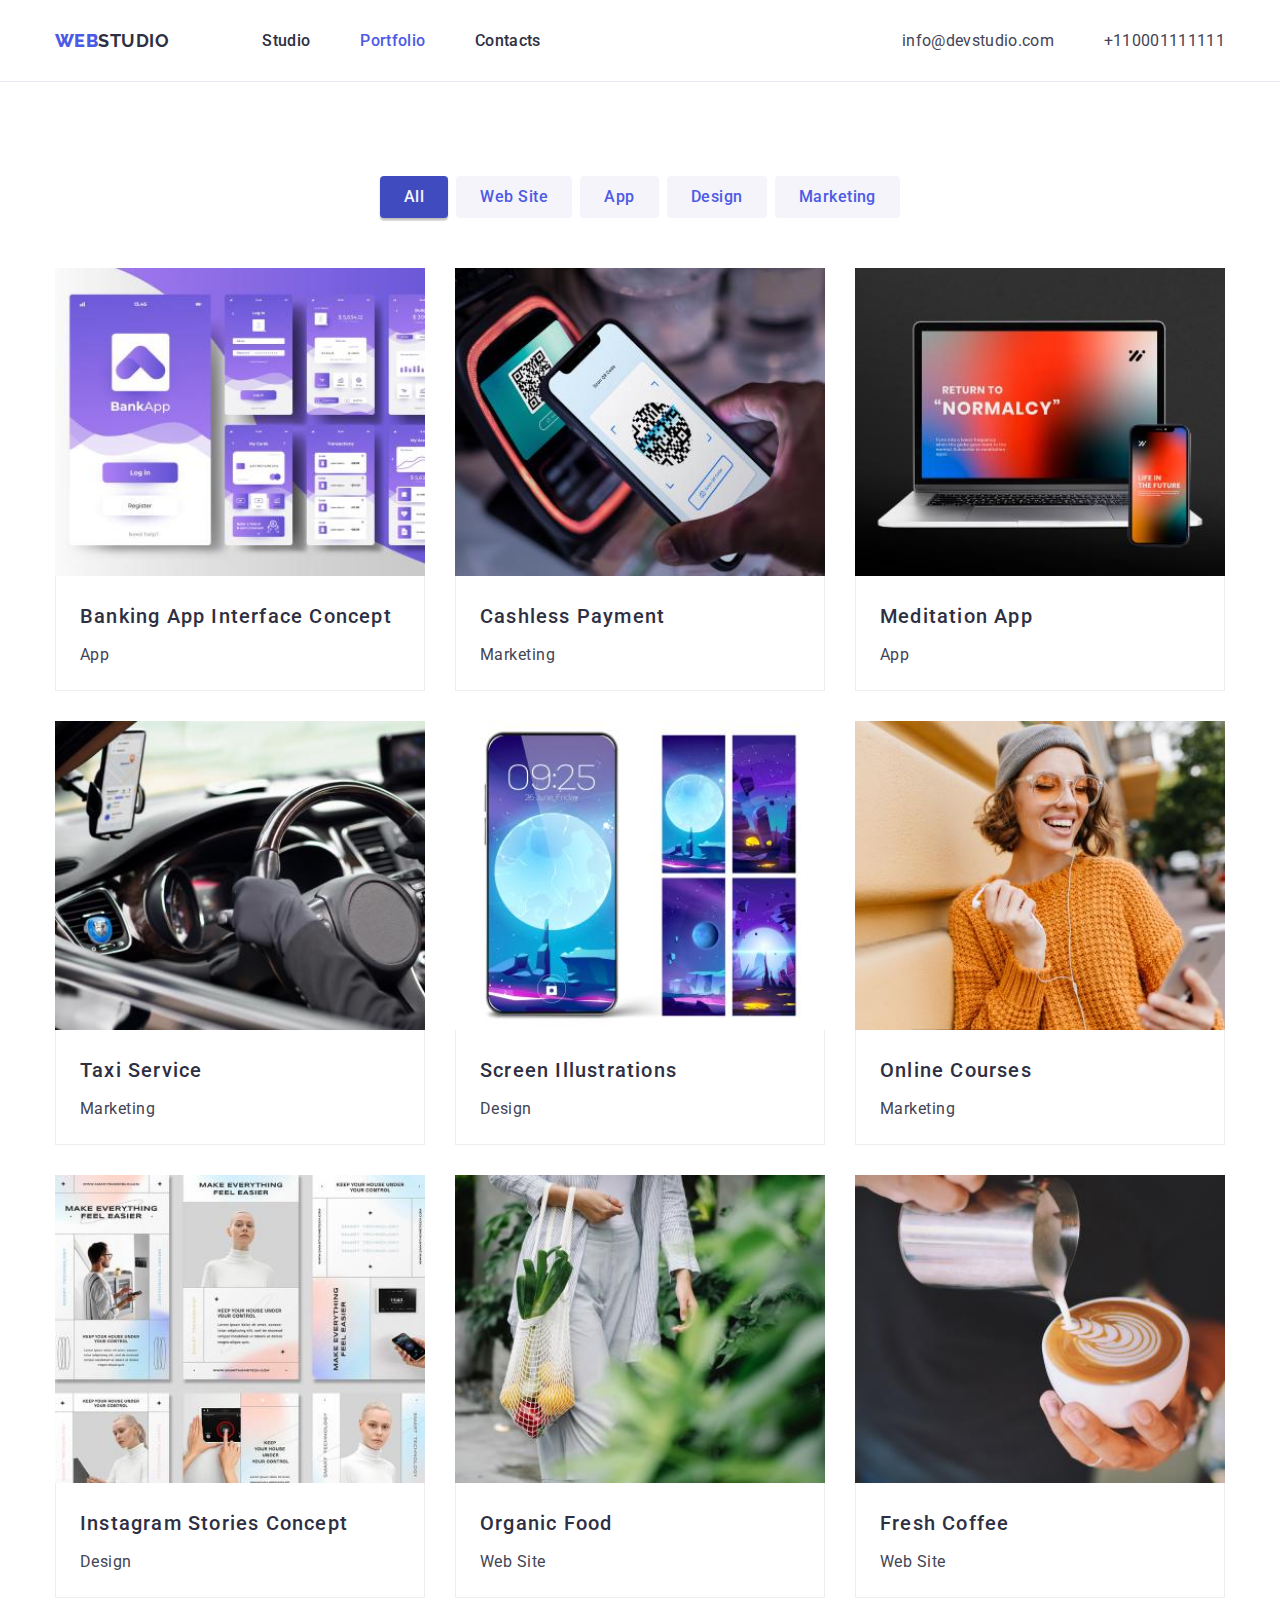
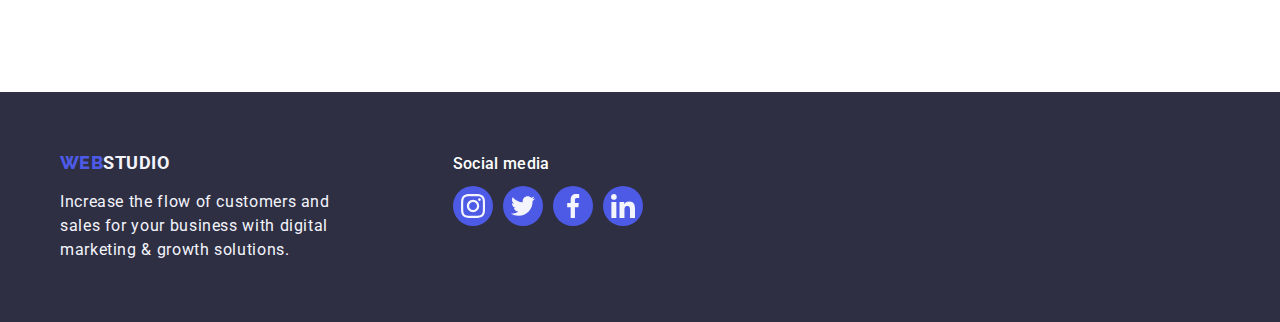
==== portfolio.html @ 0bed5336 "update" ====
<!DOCTYPE html>
<html lang="en">
  <head>
    <meta charset="UTF-8" />
    <meta name="viewport" content="width=device-width, initial-scale=1.0" />
    <link
      rel="stylesheet"
      href="https://cdnjs.cloudflare.com/ajax/libs/modern-normalize/1.0.0/modern-normalize.min.css"
    />
    <link rel="preconnect" href="https://fonts.googleapis.com" />
    <link rel="preconnect" href="https://fonts.gstatic.com" crossorigin />
    <link rel="stylesheet" href="./css/styles.css" />
    <link
      href="https://fonts.googleapis.com/css2?family=Raleway:wght@800&family=Roboto:wght@400;500;700;900&display=swap"
      rel="stylesheet"
    />
    <title>Portfolio</title>
  </head>
  <body>
    <header class="page-header">
      <div class="container menu">
        <nav class="navigation">
          <a
            class="logo-link"
            href="./index.html"
            rel="noreferrer noopener"
            title="logo-link"
          >
            <span class="logo">WEB</span><span class="studio">STUDIO</span>
          </a>
          <ul class="nav-menu list">
            <li class="item">
              <a
                class="page link"
                href="./index.html"
                target="_self"
                rel="noreferrer noopener"
                title="portfolio"
                >Studio</a
              >
            </li>
            <li class="item">
              <a
                class="page current link"
                href="./portfolio.html"
                target="_self"
                rel="noreferrer noopener"
                title="portfolio"
                >Portfolio</a
              >
            </li>
            <li class="item">
              <a class="page link" href="./index.html">Contacts</a>
            </li>
          </ul>
        </nav>

        <ul class="contacts-menu list">
          <li class="item">
            <a class="contact link" href="mailto:info@devstudio.com"
              >info@devstudio.com</a
            >
          </li>
          <li class="item">
            <a class="contact link" href="tel:+110001111111">+110001111111</a>
          </li>
        </ul>
      </div>
    </header>

    <!-- main -->
    <main>
      <!-- section 1 filter -->
      <section class="section">
        <div class="container">
          <ul class="filters list">
            <li class="space">
              <button type="button" class="button filter current">All</button>
            </li>
            <li class="space">
              <button type="button" class="button filter">Web Site</button>
            </li>
            <li class="space">
              <button type="button" class="button filter">App</button>
            </li>
            <li class="space">
              <button type="button" class="button filter">Design</button>
            </li>
            <li class="space">
              <button type="button" class="button filter">Marketing</button>
            </li>
          </ul>

          <!-- 2nd part - options -->
          <ul class="projects list">
            <li class="project-card">
              <a href="#" class="project link">
                <img
                  src="./images/row-1-project-1.jpg"
                  alt="banking-app"
                  width="370"
                  height="294"
                  class="image"
                />
                <div class="substrate">
                  <h2 class="name">Banking App Interface Concept</h2>
                  <p class="type">App</p>
                </div>
              </a>
            </li>
            <li class="project-card">
              <a href="#" class="project link">
                <img
                  src="./images/row-1-project-2.jpg"
                  alt="cashless-payment"
                  width="370"
                  height="294"
                  class="image"
                />
                <div class="substrate">
                  <h2 class="name">Cashless Payment</h2>
                  <p class="type">Marketing</p>
                </div>
              </a>
            </li>
            <li class="project-card">
              <a href="#" class="project link">
                <img
                  src="./images/row-1-project-3.jpg"
                  alt="meditation-app"
                  width="370"
                  height="294"
                  class="image"
                />
                <div class="substrate">
                  <h2 class="name">Meditation App</h2>
                  <p class="type">App</p>
                </div>
              </a>
            </li>

            <li class="project-card">
              <a href="#" class="project link">
                <img
                  src="./images/row-2-project-1.jpg"
                  alt="taxi-service"
                  width="370"
                  height="294"
                  class="image"
                />
                <div class="substrate">
                  <h2 class="name">Taxi Service</h2>
                  <p class="type">Marketing</p>
                </div>
              </a>
            </li>
            <li class="project-card">
              <a href="#" class="project link">
                <img
                  src="./images/row-2-project-2.jpg"
                  alt="screen-illustrations"
                  width="370"
                  height="294"
                  class="image"
                />
                <div class="substrate">
                  <h2 class="name">Screen Illustrations</h2>
                  <p class="type">Design</p>
                </div>
              </a>
            </li>
            <li class="project-card">
              <a href="#" class="project link">
                <img
                  src="./images/row-2-project-3.jpg"
                  alt="online-courses"
                  width="370"
                  height="294"
                  class="image"
                />
                <div class="substrate">
                  <h2 class="name">Online Courses</h2>
                  <p class="type">Marketing</p>
                </div>
              </a>
            </li>

            <li class="project-card">
              <a href="#" class="project link">
                <img
                  src="./images/row-3-project-1.jpg"
                  alt="instagram-stories-concept"
                  width="370"
                  height="294"
                  class="image"
                />
                <div class="substrate">
                  <h2 class="name">Instagram Stories Concept</h2>
                  <p class="type">Design</p>
                </div>
              </a>
            </li>
            <li class="project-card">
              <a href="#" class="project link">
                <img
                  src="./images/row-3-project-2.jpg"
                  alt="organic-food"
                  width="370"
                  height="294"
                  class="image"
                />
                <div class="substrate">
                  <h2 class="name">Organic Food</h2>
                  <p class="type">Web Site</p>
                </div>
              </a>
            </li>
            <li class="project-card">
              <a href="#" class="project link">
                <img
                  src="./images/row-3-project-3.jpg"
                  alt="fresh-coffee"
                  width="370"
                  height="294"
                  class="image"
                />
                <div class="substrate">
                  <h2 class="name">Fresh Coffee</h2>
                  <p class="type">Web Site</p>
                </div>
              </a>
            </li>
          </ul>
        </div>
      </section>
    </main>

    <!-- footer -->
    <footer class="page-footer">
      <div class="container">
        <div class="footer">
          <!-- Footer Section 1 -->
          <div class="footer-address">
            <a
              class="logo-link"
              href="./index.html"
              rel="noreferrer noopener"
              title="logo-link"
            >
              <span class="logo">WEB</span><span class="studio-2">STUDIO</span>
            </a>
            <p class="footer-description">
              Increase the flow of customers and<br />sales for your business
              with digital<br />marketing & growth solutions.
            </p>
          </div>

          <!-- Footer Section 2 -->
          <div class="footer-block">
            <p class="footer-heading">Social media</p>
            <ul class="social-footer list">
              <li class="icon-item">
                <a
                  class="link"
                  href="https://instagram.com"
                  target="_blank"
                  rel="noreferrer noopener"
                  aria-label="Link to Instagram"
                >
                  <svg class="icon" width="24" height="24">
                    <use href="./images/icons.svg#icon-instagram-2"></use>
                  </svg>
                </a>
              </li>
              <li class="icon-item">
                <a
                  class="link"
                  href="https://twitter.com"
                  target="_blank"
                  rel="noreferrer noopener"
                  aria-label="Link to Twitter"
                >
                  <svg class="icon" width="24" height="24">
                    <use href="./images/icons.svg#icon-twitter-2"></use>
                  </svg>
                </a>
              </li>
              <li class="icon-item">
                <a
                  class="link"
                  href="https://facebook.com"
                  target="_blank"
                  rel="noreferrer noopener"
                  aria-label="Link to Facebook"
                >
                  <svg class="icon" width="24" height="24">
                    <use href="./images/icons.svg#icon-facebook-2"></use>
                  </svg>
                </a>
              </li>
              <li class="icon-item">
                <a
                  class="link"
                  href="https://linkedin.com"
                  target="_blank"
                  rel="noreferrer noopener"
                  aria-label="Link to LinkedIn"
                >
                  <svg class="icon" width="24" height="24">
                    <use href="./images/icons.svg#icon-linkedin-2"></use>
                  </svg>
                </a>
              </li>
            </ul>
          </div>
        </div>
      </div>
    </footer>
  </body>
</html>
---- css/styles.css ----
:root {
  --iris: #4d5ae5;
  --navyblue: #2e2f42;
  --ocean: #404bbf;
  --slate: #434455;
  --cloud: #f4f4fd;
  --cornflower: #e7e9fc;
  --grey: #2e2f42;
  --green: #31d0aa;
  --lightslate: #8e8f99;
}

p,
h1,
h2,
h3,
h4,
h5,
h6 {
  margin: 0;
}

html {
  box-sizing: border-box;
}

*,
*::before,
*::after {
  box-sizing: inherit;
}

img {
  display: block;
  max-width: 100%;
  height: auto;
}

.link {
  text-decoration: none;
  color: inherit;
}

.page-header {
  border-bottom: 1px solid var(--cornflower, #e7e9fc);
}

.logo-link {
  font-size: 0;
  text-decoration: none;
}

.logo-link > span {
  font-size: 18px;
}

.logo,
.studio {
  display: inline-block;

  color: var(--iris);
  font-family: "Raleway", sans-serif;
  font-weight: 800;
  line-height: 1.2;
}

.studio,
.studio-2 {
  color: var(--navyblue);
  font-weight: 700;
}

.list {
  list-style-type: none;
  padding: 0;
  margin: 0;
}

.nav-menu {
  margin-left: 93px;
}

.nav-menu .page,
.contacts-menu .contact {
  display: block;
  padding-top: 32px;
  padding-bottom: 31px;

  color: var(--navyblue);
  text-decoration: none;
  font-weight: 500;
  font-size: 16px;
  line-height: 1.14;
  letter-spacing: 0.02em;
}

.contacts-menu .contact {
  color: var(--slate);
  font-weight: 400;
}

.nav-menu .page:hover,
.nav-menu .page:focus,
.nav-menu .page.current,
.contacts-menu .contact:hover,
.contacts-menu .contact:focus {
  color: var(--iris);
}

body {
  color: var(--slate);
  font-family: "Roboto", sans-serif;
  font-size: 16px;
  letter-spacing: 0.03em;
}

.section {
  padding-top: 94px;
  padding-bottom: 94px;
}

.container {
  width: 1200px;
  padding: 0 15px;
  margin: 0 auto;
}

.menu,
.navigation,
.nav-menu,
.contacts-menu {
  display: flex;
  align-items: center;
}

.contacts-menu {
  margin-left: auto;
}

.nav-menu .item:not(:last-child),
.contacts-menu .item:not(:last-child) {
  margin-right: 50px;
}

.hero {
  padding-top: 200px;
  padding-bottom: 200px;
  height: 600px;
  text-align: center;
  margin: 0 auto;

  background-image: linear-gradient(
      rgba(46, 47, 66, 0.78),
      rgba(46, 47, 66, 0.78)
    ),
    url(../images/hero-bg-people-office.jpg);
  background-size: cover;
  background-position: center;
  background-repeat: no-repeat;
}

.hero-title {
  margin-bottom: 30px;

  color: white;
  font-size: 56px;
  font-weight: 700;
  line-height: 1.36;
  letter-spacing: 0.06em;
}

.button {
  border-color: transparent;
  font-family: inherit;
  letter-spacing: 0.03em;
  cursor: pointer;
  border-radius: 4px;
  font-size: 16px;
}

.button.primary {
  padding: 10px 32px;
  box-shadow: 0px 4px 4px 0px rgba(0, 0, 0, 0.15);

  color: white;
  background-color: var(--iris);
  font-weight: 700;
  line-height: 1.87;
  letter-spacing: 0.06em;
}

.button.primary:hover,
.button.primary:focus {
  background: var(--ocean);
}

.benefits {
  display: flex;
  flex-wrap: wrap;
  margin-left: -30px;
  margin-top: -30px;
}

.benefits .icon {
  margin-bottom: 30px;
  border-radius: 4px;
  width: 264px;
  height: 120px;
  display: flex;
  justify-content: center;
  align-items: center;

  background-color: var(--cloud);
}

.benefits .item {
  flex-basis: calc(100% / 4 - 30px);
  margin-left: 30px;
  margin-top: 30px;
}

.benefits .title {
  margin-bottom: 10px;
  color: var(--navyblue);
  font-weight: 500;
  font-size: 20px;
  line-height: 1.14;
}

.benefits .description {
  color: var(--slate);
  line-height: 1.71;
  font-size: 16px;
  font-weight: 400;
}

/* Section 3 */
.section-title {
  margin-bottom: 50px;

  color: var(--navyblue);
  text-align: center;
  font-size: 36px;
  font-weight: 700;
  line-height: 1.17;
}

.what-we-do {
  display: flex;
  flex-wrap: wrap;
  margin-left: -30px;
  margin-right: -30px;
}

.what-we-do .item {
  flex-basis: calc(100% / 3 - 30px);
  margin-left: 30px;
  margin-top: 30px;
}

.section.no-top-padding {
  padding-top: 0;
}

.bg-team {
  background-color: var(--cloud);
}

.team {
  display: flex;
  flex-wrap: wrap;
  margin-left: -30px;
  margin-top: -30px;
}

.team.list .item {
  margin-left: 30px;
  margin-top: 30px;
  flex-basis: calc(100% / 4 - 30px);
  padding-bottom: 30px;
  background-color: white;
  border-radius: 0px 0px 4px 4px;
  box-shadow: 0px 1px 3px rgba(0, 0, 0, 0.12), 0px 1px 1px rgba(0, 0, 0, 0.14),
    0px 2px 1px rgba(0, 0, 0, 0.12);
}

.team .item:hover {
  box-shadow: 1px 3px 3px rgba(0, 0, 0, 0.1), 1px 2px 2px rgba(0, 0, 0, 0.08),
    1px 2px 2px rgba(0, 0, 0, 0.12);
}

.team .name,
.team .position {
  font-size: 16px;
  line-height: 1.19;
  text-align: center;
}

.team .name {
  margin-top: 30px;
  margin-bottom: 10px;
  font-size: 20px;
  font-weight: 500;
  color: var(--navyblue);
}

.social-team {
  padding-top: 10px;

  display: flex;
  justify-content: center;
  gap: 24px;
}

.social-team .link {
  width: 100%;
  height: 100%;

  display: flex;
  align-items: center;
  justify-content: center;
  border-radius: 50%;

  color: var(--cloud);
  background-color: var(--iris);
}

.social-team .icon {
  width: 16px;
  height: 16px;
  fill: currentColor;
}

.icon-item {
  width: 40px;
  height: 40px;
}

.icon-item .link:hover,
.icon-item .link:focus {
  background-color: var(--green);
}

.social-footer .link {
  width: 100%;
  height: 100%;

  display: flex;
  align-items: center;
  justify-content: center;
  border-radius: 50%;

  color: var(--cloud);
  background-color: var(--iris);
}

.social-footer .icon {
  width: 24px;
  height: 24px;
  fill: currentColor;
}

.partners.list {
  display: flex;
  gap: 30px;
}

.partners .item {
  width: calc((100% - 150px) / 6);
  height: 90px;
}

.partners .link {
  width: 100%;
  height: 100%;

  border: 1px solid var(--lightslate);
  border-radius: 4px;

  display: flex;
  justify-content: center;
  align-items: center;

  color: var(--lightslate);
}

.partners.list .icon {
  fill: currentColor;
}

.partners.list .link:hover,
.partners.list .link:focus {
  color: var(--ocean);
  border-color: var(--ocean);
}

.substrate {
  background-color: white;
  padding: 20px 24px;
  border: 1px solid #eeeeee;
  border-top: 0;
}

.footer-address .logo-link {
  margin-bottom: 20px;
}

.footer-address {
  margin-top: 12px;
  margin-left: 25px;
}

.page-footer {
  padding-top: 60px;
  padding-bottom: 60px;
  padding-left: 60px;
  margin: 0 auto;

  background-color: var(--navyblue);
}

.footer {
  display: flex;
  flex-wrap: wrap;
  margin-top: -12px;
  margin-left: -50px;
  align-items: baseline;
}

.page-footer .studio-2 {
  color: var(--cloud);
}

.page-footer .footer-description {
  color: var(--cloud);
  line-height: 1.5;
  font-size: 16px;
  letter-spacing: 0.04em;
  padding-top: 17px;
}

.footer-block {
  margin-top: 12px;
  margin-left: 123px;
  gap: 20px;
}

.footer-heading {
  font-family: Roboto;
  font-size: 16px;
  font-weight: 500;
  line-height: 24px;
  letter-spacing: 0.32px;

  color: #fff;
}

.social-footer.list {
  padding-top: 10px;

  display: flex;
  justify-content: flex-start;
  gap: 10px;
}

.filters {
  display: flex;
  justify-content: center;
  margin-bottom: 50px;
}

.filters .space + .space {
  margin-left: 8px;
}

.button.filter {
  padding: 6px 22px;

  color: var(--iris);
  background-color: #f5f4fa;
  font-size: 16px;
  font-weight: 500;
  line-height: 1.62;

  text-align: center;
}

.button.filter:hover,
.button.filter:focus,
.button.filter.current {
  color: var(--cloud);
  background-color: var(--ocean);
  box-shadow: 0px 3px 1px rgba(0, 0, 0, 0.1), 0px 1px 2px rgba(0, 0, 0, 0.08),
    0px 2px 2px rgba(0, 0, 0, 0.12);
}

.projects {
  display: flex;
  flex-wrap: wrap;
  margin-left: -30px;
  margin-top: -30px;
}

.project-card {
  flex-basis: calc(100% / 3 - 30px);
  margin-left: 30px;
  margin-top: 30px;
}

.project-card:hover {
  box-shadow: 1px 3px 3px rgba(0, 0, 0, 0.1), 1px 2px 2px rgba(0, 0, 0, 0.08),
    1px 2px 2px rgba(0, 0, 0, 0.12);
}

.project .name {
  margin-bottom: 4px;

  color: var(--navyblue);
  font-size: 20px;
  font-weight: 500;
  line-height: 2;
  letter-spacing: 0.06em;
}

.project .type {
  color: var(--slate);
  font-weight: 400;
  font-size: 16px;
  line-height: 1.87;
}
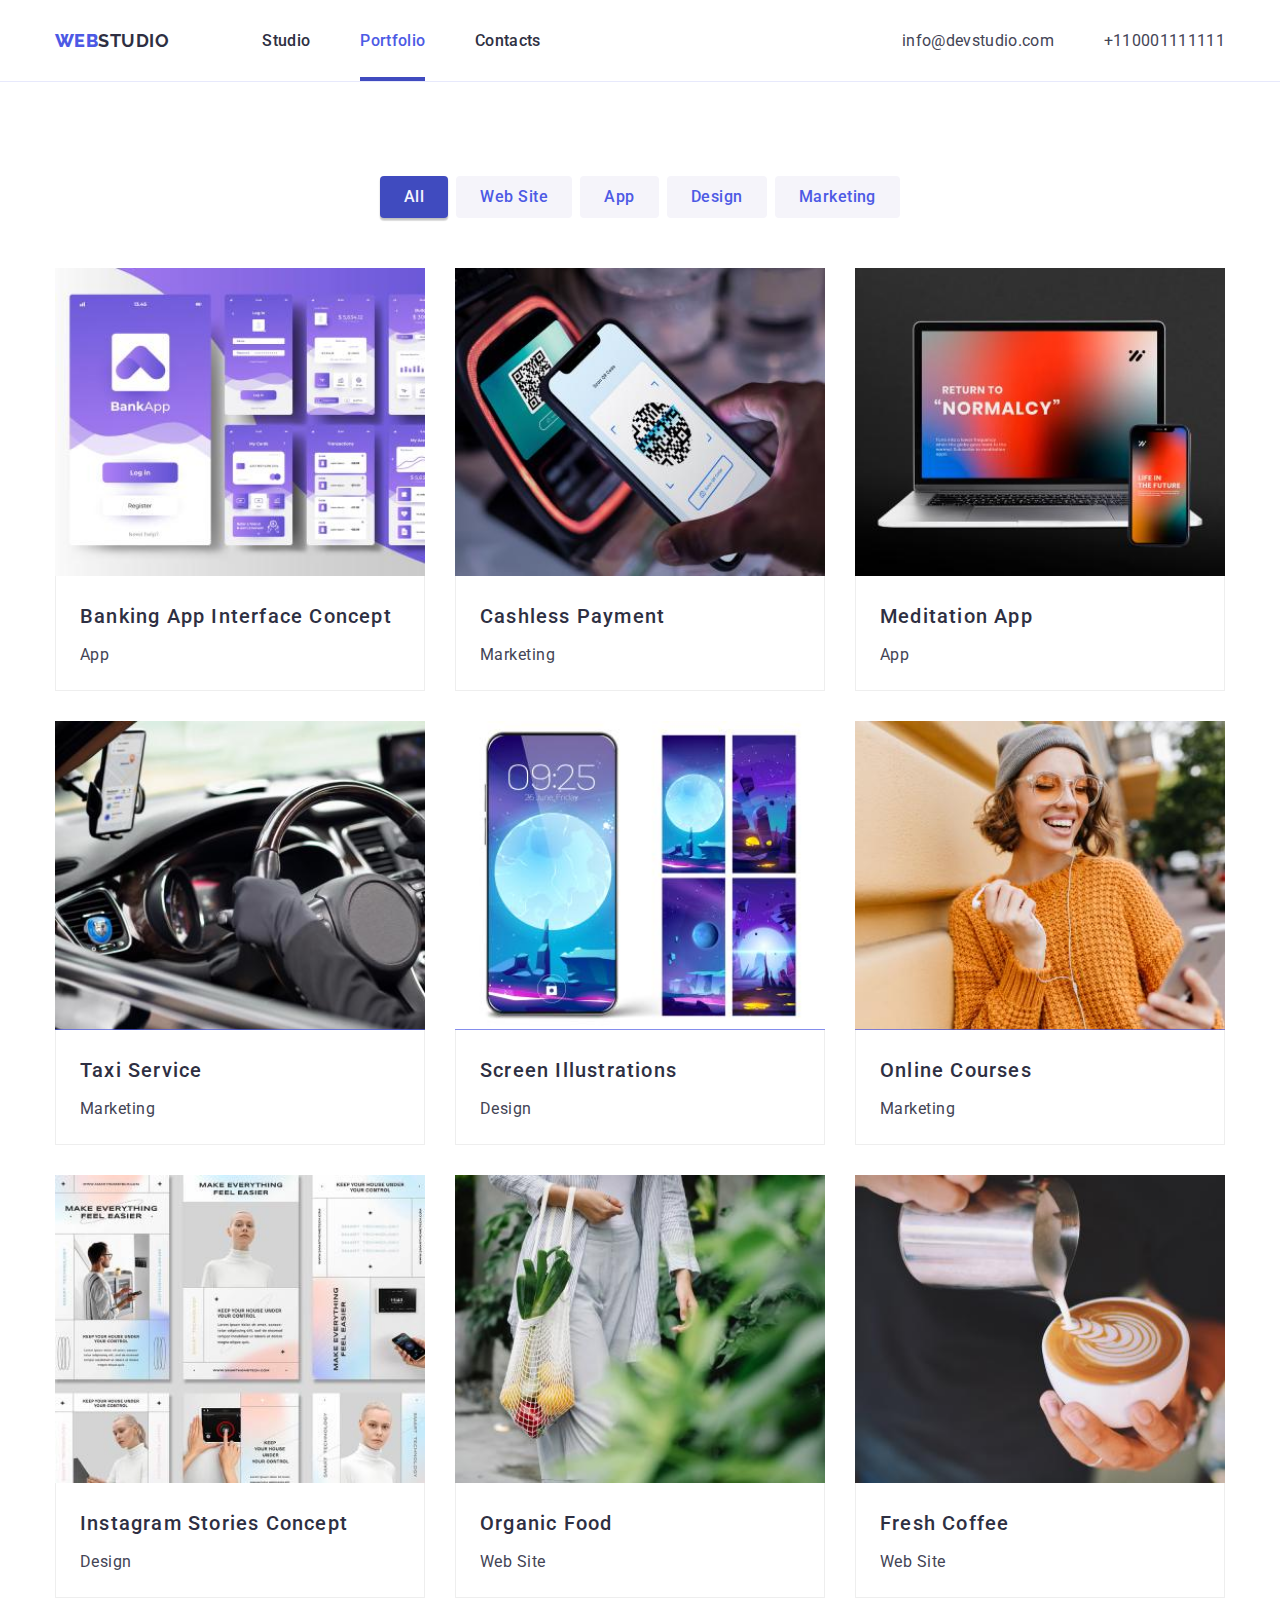
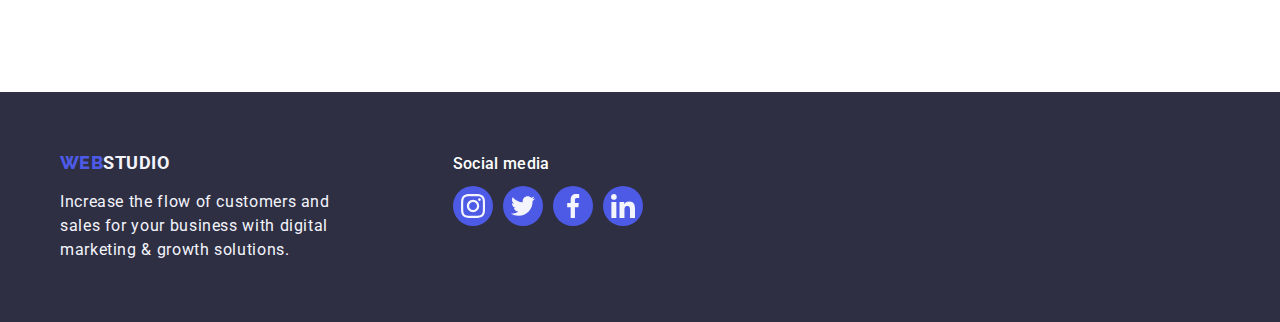
==== commit b66ed368: "create goit-markup-hw-05" ====
--- a/portfolio.html
+++ b/portfolio.html
@@ -95,13 +95,20 @@
           <ul class="projects list">
             <li class="project-card">
               <a href="#" class="project link">
-                <img
-                  src="./images/row-1-project-1.jpg"
-                  alt="banking-app"
-                  width="370"
-                  height="294"
-                  class="image"
-                />
+                <div class="overlay">
+                  <img
+                    src="./images/row-1-project-1.jpg"
+                    alt="banking-app"
+                    width="370"
+                    height="294"
+                    class="image"
+                  />
+                  <p class="project-overlay-text">
+                    Lorem ipsum dolor sit amet consectetur adipisicing elit. Aut
+                    assumenda necessitatibus repudiandae repellendus cum dicta
+                    ipsum exercitationem accusantium error facilis?
+                  </p>
+                </div>
                 <div class="substrate">
                   <h2 class="name">Banking App Interface Concept</h2>
                   <p class="type">App</p>
@@ -110,13 +117,20 @@
             </li>
             <li class="project-card">
               <a href="#" class="project link">
-                <img
-                  src="./images/row-1-project-2.jpg"
-                  alt="cashless-payment"
-                  width="370"
-                  height="294"
-                  class="image"
-                />
+                <div class="overlay">
+                  <img
+                    src="./images/row-1-project-2.jpg"
+                    alt="cashless-payment"
+                    width="370"
+                    height="294"
+                    class="image"
+                  />
+                  <p class="project-overlay-text">
+                    Lorem ipsum dolor sit amet consectetur adipisicing elit. Aut
+                    assumenda necessitatibus repudiandae repellendus cum dicta
+                    ipsum exercitationem accusantium error facilis?
+                  </p>
+                </div>
                 <div class="substrate">
                   <h2 class="name">Cashless Payment</h2>
                   <p class="type">Marketing</p>
@@ -125,13 +139,20 @@
             </li>
             <li class="project-card">
               <a href="#" class="project link">
-                <img
-                  src="./images/row-1-project-3.jpg"
-                  alt="meditation-app"
-                  width="370"
-                  height="294"
-                  class="image"
-                />
+                <div class="overlay">
+                  <img
+                    src="./images/row-1-project-3.jpg"
+                    alt="meditation-app"
+                    width="370"
+                    height="294"
+                    class="image"
+                  />
+                  <p class="project-overlay-text">
+                    Lorem ipsum dolor sit amet consectetur adipisicing elit. Aut
+                    assumenda necessitatibus repudiandae repellendus cum dicta
+                    ipsum exercitationem accusantium error facilis?
+                  </p>
+                </div>
                 <div class="substrate">
                   <h2 class="name">Meditation App</h2>
                   <p class="type">App</p>
@@ -141,13 +162,20 @@
 
             <li class="project-card">
               <a href="#" class="project link">
-                <img
-                  src="./images/row-2-project-1.jpg"
-                  alt="taxi-service"
-                  width="370"
-                  height="294"
-                  class="image"
-                />
+                <div class="overlay">
+                  <img
+                    src="./images/row-2-project-1.jpg"
+                    alt="taxi-service"
+                    width="370"
+                    height="294"
+                    class="image"
+                  />
+                  <p class="project-overlay-text">
+                    Lorem ipsum dolor sit amet consectetur adipisicing elit. Aut
+                    assumenda necessitatibus repudiandae repellendus cum dicta
+                    ipsum exercitationem accusantium error facilis?
+                  </p>
+                </div>
                 <div class="substrate">
                   <h2 class="name">Taxi Service</h2>
                   <p class="type">Marketing</p>
@@ -156,13 +184,20 @@
             </li>
             <li class="project-card">
               <a href="#" class="project link">
-                <img
-                  src="./images/row-2-project-2.jpg"
-                  alt="screen-illustrations"
-                  width="370"
-                  height="294"
-                  class="image"
-                />
+                <div class="overlay">
+                  <img
+                    src="./images/row-2-project-2.jpg"
+                    alt="screen-illustrations"
+                    width="370"
+                    height="294"
+                    class="image"
+                  />
+                  <p class="project-overlay-text">
+                    Lorem ipsum dolor sit amet consectetur adipisicing elit. Aut
+                    assumenda necessitatibus repudiandae repellendus cum dicta
+                    ipsum exercitationem accusantium error facilis?
+                  </p>
+                </div>
                 <div class="substrate">
                   <h2 class="name">Screen Illustrations</h2>
                   <p class="type">Design</p>
@@ -171,13 +206,20 @@
             </li>
             <li class="project-card">
               <a href="#" class="project link">
-                <img
-                  src="./images/row-2-project-3.jpg"
-                  alt="online-courses"
-                  width="370"
-                  height="294"
-                  class="image"
-                />
+                <div class="overlay">
+                  <img
+                    src="./images/row-2-project-3.jpg"
+                    alt="online-courses"
+                    width="370"
+                    height="294"
+                    class="image"
+                  />
+                  <p class="project-overlay-text">
+                    Lorem ipsum dolor sit amet consectetur adipisicing elit. Aut
+                    assumenda necessitatibus repudiandae repellendus cum dicta
+                    ipsum exercitationem accusantium error facilis?
+                  </p>
+                </div>
                 <div class="substrate">
                   <h2 class="name">Online Courses</h2>
                   <p class="type">Marketing</p>
@@ -187,13 +229,20 @@
 
             <li class="project-card">
               <a href="#" class="project link">
-                <img
-                  src="./images/row-3-project-1.jpg"
-                  alt="instagram-stories-concept"
-                  width="370"
-                  height="294"
-                  class="image"
-                />
+                <div class="overlay">
+                  <img
+                    src="./images/row-3-project-1.jpg"
+                    alt="instagram-stories-concept"
+                    width="370"
+                    height="294"
+                    class="image"
+                  />
+                  <p class="project-overlay-text">
+                    Lorem ipsum dolor sit amet consectetur adipisicing elit. Aut
+                    assumenda necessitatibus repudiandae repellendus cum dicta
+                    ipsum exercitationem accusantium error facilis?
+                  </p>
+                </div>
                 <div class="substrate">
                   <h2 class="name">Instagram Stories Concept</h2>
                   <p class="type">Design</p>
@@ -202,13 +251,20 @@
             </li>
             <li class="project-card">
               <a href="#" class="project link">
-                <img
-                  src="./images/row-3-project-2.jpg"
-                  alt="organic-food"
-                  width="370"
-                  height="294"
-                  class="image"
-                />
+                <div class="overlay">
+                  <img
+                    src="./images/row-3-project-2.jpg"
+                    alt="organic-food"
+                    width="370"
+                    height="294"
+                    class="image"
+                  />
+                  <p class="project-overlay-text">
+                    Lorem ipsum dolor sit amet consectetur adipisicing elit. Aut
+                    assumenda necessitatibus repudiandae repellendus cum dicta
+                    ipsum exercitationem accusantium error facilis?
+                  </p>
+                </div>
                 <div class="substrate">
                   <h2 class="name">Organic Food</h2>
                   <p class="type">Web Site</p>
@@ -217,13 +273,20 @@
             </li>
             <li class="project-card">
               <a href="#" class="project link">
-                <img
-                  src="./images/row-3-project-3.jpg"
-                  alt="fresh-coffee"
-                  width="370"
-                  height="294"
-                  class="image"
-                />
+                <div class="overlay">
+                  <img
+                    src="./images/row-3-project-3.jpg"
+                    alt="fresh-coffee"
+                    width="370"
+                    height="294"
+                    class="image"
+                  />
+                  <p class="project-overlay-text">
+                    Lorem ipsum dolor sit amet consectetur adipisicing elit. Aut
+                    assumenda necessitatibus repudiandae repellendus cum dicta
+                    ipsum exercitationem accusantium error facilis?
+                  </p>
+                </div>
                 <div class="substrate">
                   <h2 class="name">Fresh Coffee</h2>
                   <p class="type">Web Site</p>
--- a/css/styles.css
+++ b/css/styles.css
@@ -8,6 +8,7 @@
   --grey: #2e2f42;
   --green: #31d0aa;
   --lightslate: #8e8f99;
+  --dairy: #fcfcfc;
 }
 
 p,
@@ -92,6 +93,8 @@
   font-size: 16px;
   line-height: 1.14;
   letter-spacing: 0.02em;
+
+  transition: color 250ms cubic-bezier(0.4, 0, 0.2, 1);
 }
 
 .contacts-menu .contact {
@@ -105,6 +108,22 @@
 .contacts-menu .contact:hover,
 .contacts-menu .contact:focus {
   color: var(--iris);
+}
+
+.nav-menu .page.current {
+  position: relative;
+  align-items: center;
+}
+
+.nav-menu .page.current::after {
+  content: "";
+  position: absolute;
+  left: 0;
+  bottom: 0;
+  width: 100%;
+  height: 4px;
+  border: 2px;
+  background-color: var(--ocean);
 }
 
 body {
@@ -187,11 +206,13 @@
   font-weight: 700;
   line-height: 1.87;
   letter-spacing: 0.06em;
+
+  transition: background-color 250ms cubic-bezier(0.4, 0, 0.2, 1);
 }
 
 .button.primary:hover,
 .button.primary:focus {
-  background: var(--ocean);
+  background-color: var(--ocean);
 }
 
 .benefits {
@@ -282,6 +303,8 @@
   border-radius: 0px 0px 4px 4px;
   box-shadow: 0px 1px 3px rgba(0, 0, 0, 0.12), 0px 1px 1px rgba(0, 0, 0, 0.14),
     0px 2px 1px rgba(0, 0, 0, 0.12);
+
+  transition: box-shadow 250ms cubic-bezier(0.4, 0, 0.2, 1);
 }
 
 .team .item:hover {
@@ -304,6 +327,28 @@
   color: var(--navyblue);
 }
 
+.team-overlay {
+  position: relative;
+  overflow: hidden;
+}
+
+.team-overlay-text {
+  position: absolute;
+  top: 0;
+  width: 100%;
+  height: 100%;
+  padding: 40px 32px;
+
+  color: var(--cloud);
+  background-color: var(--iris);
+  transform: translateY(100%);
+  transition: transform 250ms cubic-bezier(0.4, 0, 0.2, 1);
+}
+
+.team .item:hover .team-overlay-text {
+  transform: translateY(0);
+}
+
 .social-team {
   padding-top: 10px;
 
@@ -323,6 +368,8 @@
 
   color: var(--cloud);
   background-color: var(--iris);
+
+  transition: background-color 250ms cubic-bezier(0.4, 0, 0.2, 1);
 }
 
 .social-team .icon {
@@ -334,6 +381,8 @@
 .icon-item {
   width: 40px;
   height: 40px;
+
+  transition: background-color 250ms cubic-bezier(0.4, 0, 0.2, 1);
 }
 
 .icon-item .link:hover,
@@ -352,6 +401,8 @@
 
   color: var(--cloud);
   background-color: var(--iris);
+
+  transition: background-color 250ms cubic-bezier(0.4, 0, 0.2, 1);
 }
 
 .social-footer .icon {
@@ -382,6 +433,9 @@
   align-items: center;
 
   color: var(--lightslate);
+
+  transition: color 250ms cubic-bezier(0.4, 0, 0.2, 1);
+  transition: border-color 250ms cubic-bezier(0.4, 0, 0.2, 1);
 }
 
 .partners.list .icon {
@@ -483,6 +537,9 @@
   line-height: 1.62;
 
   text-align: center;
+
+  transition: background-color 250ms cubic-bezier(0.4, 0, 0.2, 1);
+  transition: box-shadow 250ms cubic-bezier(0.4, 0, 0.2, 1);
 }
 
 .button.filter:hover,
@@ -505,11 +562,14 @@
   flex-basis: calc(100% / 3 - 30px);
   margin-left: 30px;
   margin-top: 30px;
+
+  transition: box-shadow 250ms cubic-bezier(0.4, 0, 0.2, 1);
 }
 
 .project-card:hover {
-  box-shadow: 1px 3px 3px rgba(0, 0, 0, 0.1), 1px 2px 2px rgba(0, 0, 0, 0.08),
-    1px 2px 2px rgba(0, 0, 0, 0.12);
+  box-shadow: 0px 2px 1px 0px rgba(46, 47, 66, 0.08),
+    0px 1px 1px 0px rgba(46, 47, 66, 0.16),
+    0px 1px 6px 0px rgba(46, 47, 66, 0.08);
 }
 
 .project .name {
@@ -528,3 +588,94 @@
   font-size: 16px;
   line-height: 1.87;
 }
+
+.project .overlay {
+  position: relative;
+  overflow: hidden;
+}
+
+.project-overlay-text {
+  position: absolute;
+  top: 0;
+  width: 100%;
+  height: 100%;
+  padding: 40px 32px;
+
+  color: var(--cloud);
+  background-color: var(--iris);
+  transform: translateY(100%);
+  transition: transform 250ms cubic-bezier(0.4, 0, 0.2, 1);
+}
+
+.project-card .project:hover .project-overlay-text {
+  transform: translateY(0);
+}
+
+/* MODAL  WINDOW*/
+.backdrop {
+  position: fixed;
+  top: 0;
+  left: 0;
+  width: 100%;
+  height: 100%;
+  background-color: rgba(0, 0, 0, 0.2);
+  opacity: 1;
+
+  transition: opacity 250ms cubic-bezier(0.4, 0, 0.2, 1);
+}
+
+.modal {
+  position: absolute;
+  top: 50%;
+  left: 50%;
+  min-width: 408px;
+  min-height: 584px;
+
+  background-color: var(--cornflower);
+  border-radius: 4px;
+  box-shadow: 0px 2px 1px 0px rgba(0, 0, 0, 0.2),
+    0px 1px 3px 0px rgba(0, 0, 0, 0.12), 0px 1px 1px 0px rgba(0, 0, 0, 0.14);
+
+  transform: translate(-50%, -50%) scale(1);
+  transition: transform 250ms cubic-bezier(0.4, 0, 0.2, 1);
+}
+
+.backdrop.is-hidden .modal {
+  transform: translate(-50%, -50%) scale(0);
+}
+
+.modal-close {
+  position: absolute;
+  top: 8px;
+  right: 8px;
+  padding: 0;
+  display: flex;
+  justify-content: center;
+  align-items: center;
+  width: 30px;
+  height: 30px;
+
+  background-color: var(--cornflower);
+  color: var(--navyblue);
+  border: 1px solid rgba(0, 0, 0, 0.1);
+  border-radius: 15px;
+  cursor: pointer;
+
+  transition: color 250ms cubic-bezier(0.4, 0, 0.2, 1);
+}
+
+.modal-close-icon {
+  fill: currentColor;
+}
+
+.modal-close:hover,
+.modal-close:focus {
+  background-color: var(--ocean);
+  color: white;
+}
+
+.is-hidden {
+  visibility: none;
+  opacity: 0;
+  pointer-events: none;
+}
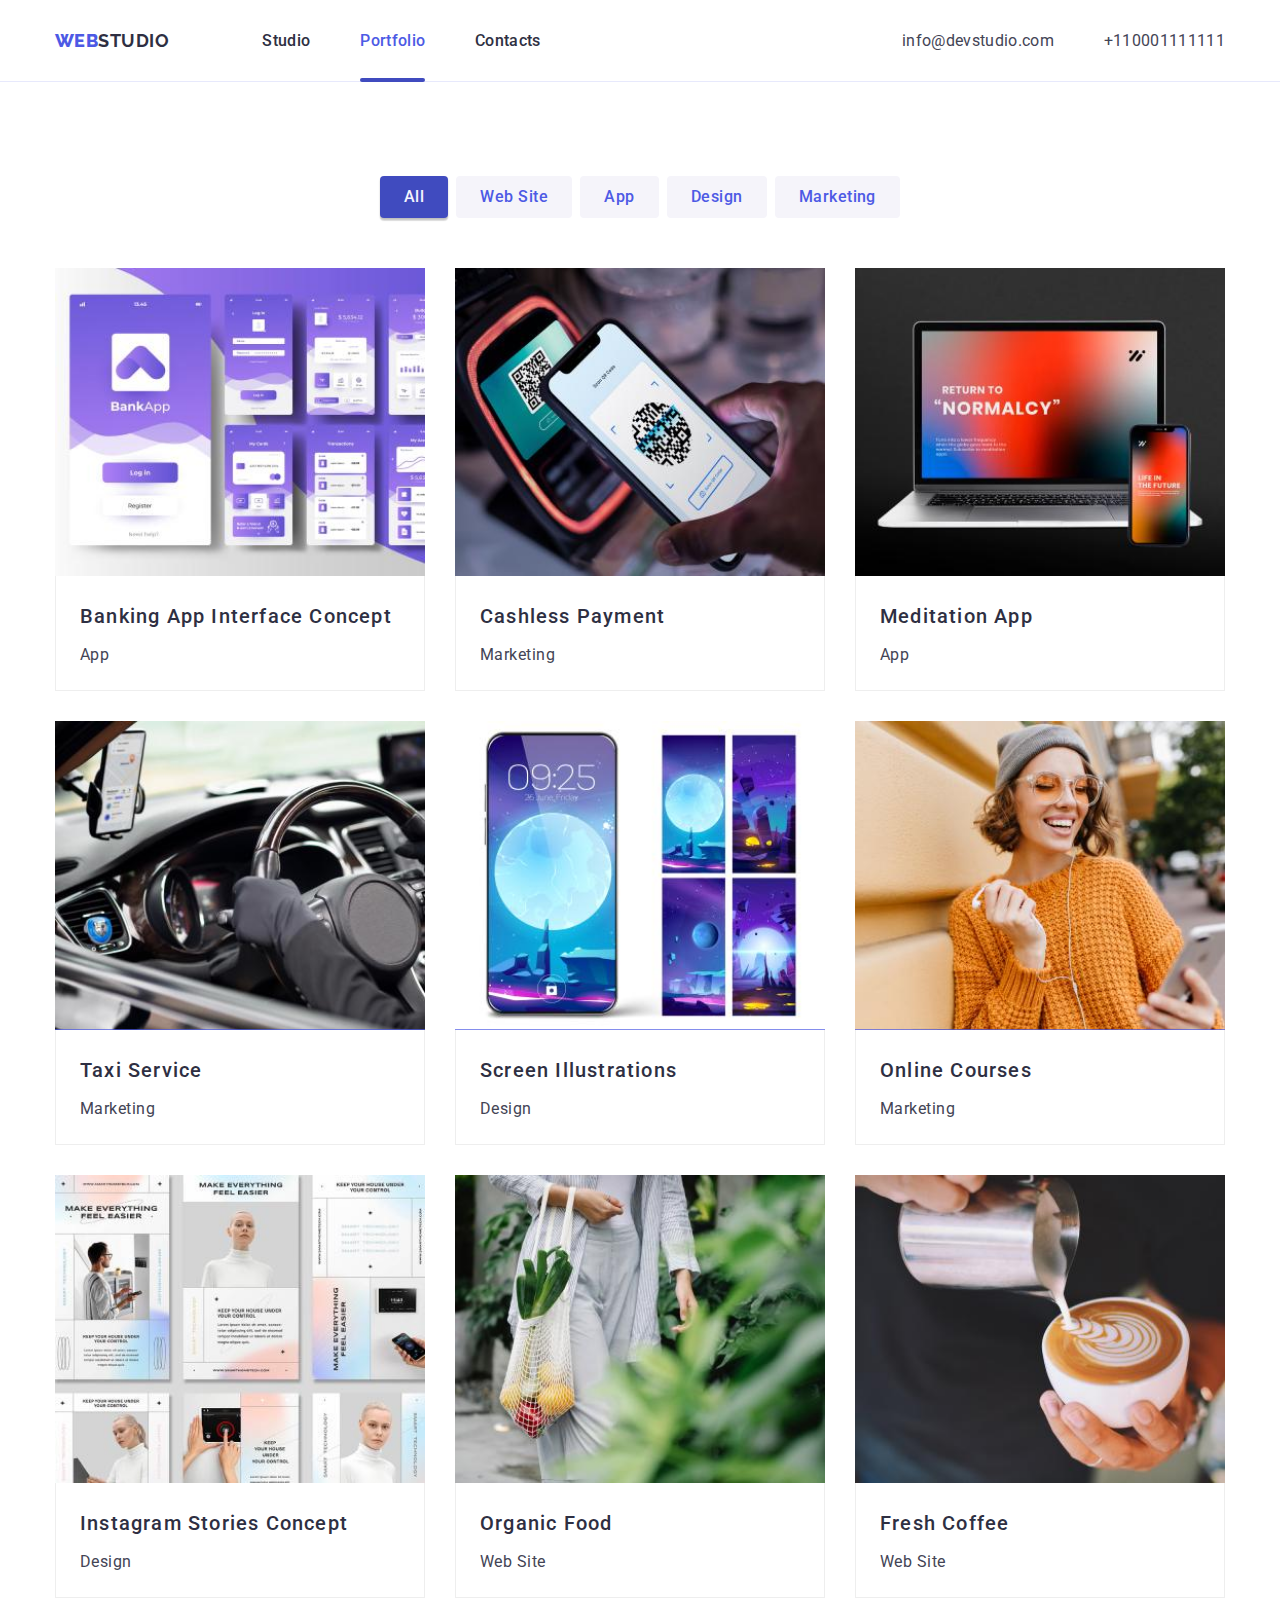
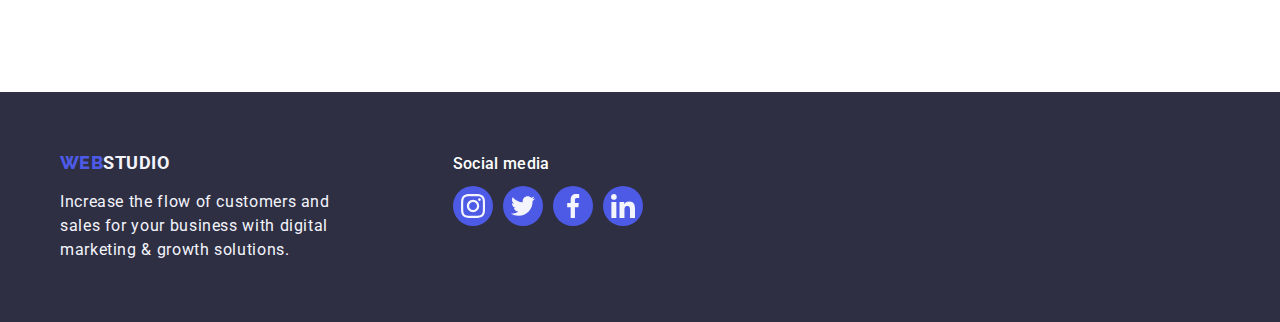
==== commit 098a23d3: "update styles.css, index.html, portfolio.html" ====
--- a/portfolio.html
+++ b/portfolio.html
@@ -35,7 +35,7 @@
                 href="./index.html"
                 target="_self"
                 rel="noreferrer noopener"
-                title="portfolio"
+                title="studio"
                 >Studio</a
               >
             </li>
@@ -95,7 +95,7 @@
           <ul class="projects list">
             <li class="project-card">
               <a href="#" class="project link">
-                <div class="overlay">
+                <div class="description">
                   <img
                     src="./images/row-1-project-1.jpg"
                     alt="banking-app"
@@ -103,11 +103,13 @@
                     height="294"
                     class="image"
                   />
-                  <p class="project-overlay-text">
-                    Lorem ipsum dolor sit amet consectetur adipisicing elit. Aut
-                    assumenda necessitatibus repudiandae repellendus cum dicta
-                    ipsum exercitationem accusantium error facilis?
-                  </p>
+                  <div class="overlay">
+                    <p class="text">
+                      Lorem ipsum dolor sit amet consectetur adipisicing elit.
+                      Aut assumenda necessitatibus repudiandae repellendus cum
+                      dicta ipsum exercitationem accusantium error facilis?
+                    </p>
+                  </div>
                 </div>
                 <div class="substrate">
                   <h2 class="name">Banking App Interface Concept</h2>
@@ -117,7 +119,7 @@
             </li>
             <li class="project-card">
               <a href="#" class="project link">
-                <div class="overlay">
+                <div class="description">
                   <img
                     src="./images/row-1-project-2.jpg"
                     alt="cashless-payment"
@@ -125,11 +127,13 @@
                     height="294"
                     class="image"
                   />
-                  <p class="project-overlay-text">
-                    Lorem ipsum dolor sit amet consectetur adipisicing elit. Aut
-                    assumenda necessitatibus repudiandae repellendus cum dicta
-                    ipsum exercitationem accusantium error facilis?
-                  </p>
+                  <div class="overlay">
+                    <p class="text">
+                      Lorem ipsum dolor sit amet consectetur adipisicing elit.
+                      Aut assumenda necessitatibus repudiandae repellendus cum
+                      dicta ipsum exercitationem accusantium error facilis?
+                    </p>
+                  </div>
                 </div>
                 <div class="substrate">
                   <h2 class="name">Cashless Payment</h2>
@@ -139,7 +143,7 @@
             </li>
             <li class="project-card">
               <a href="#" class="project link">
-                <div class="overlay">
+                <div class="description">
                   <img
                     src="./images/row-1-project-3.jpg"
                     alt="meditation-app"
@@ -147,11 +151,13 @@
                     height="294"
                     class="image"
                   />
-                  <p class="project-overlay-text">
-                    Lorem ipsum dolor sit amet consectetur adipisicing elit. Aut
-                    assumenda necessitatibus repudiandae repellendus cum dicta
-                    ipsum exercitationem accusantium error facilis?
-                  </p>
+                  <div class="overlay">
+                    <p class="text">
+                      Lorem ipsum dolor sit amet consectetur adipisicing elit.
+                      Aut assumenda necessitatibus repudiandae repellendus cum
+                      dicta ipsum exercitationem accusantium error facilis?
+                    </p>
+                  </div>
                 </div>
                 <div class="substrate">
                   <h2 class="name">Meditation App</h2>
@@ -162,7 +168,7 @@
 
             <li class="project-card">
               <a href="#" class="project link">
-                <div class="overlay">
+                <div class="description">
                   <img
                     src="./images/row-2-project-1.jpg"
                     alt="taxi-service"
@@ -170,11 +176,13 @@
                     height="294"
                     class="image"
                   />
-                  <p class="project-overlay-text">
-                    Lorem ipsum dolor sit amet consectetur adipisicing elit. Aut
-                    assumenda necessitatibus repudiandae repellendus cum dicta
-                    ipsum exercitationem accusantium error facilis?
-                  </p>
+                  <div class="overlay">
+                    <p class="text">
+                      Lorem ipsum dolor sit amet consectetur adipisicing elit.
+                      Aut assumenda necessitatibus repudiandae repellendus cum
+                      dicta ipsum exercitationem accusantium error facilis?
+                    </p>
+                  </div>
                 </div>
                 <div class="substrate">
                   <h2 class="name">Taxi Service</h2>
@@ -184,7 +192,7 @@
             </li>
             <li class="project-card">
               <a href="#" class="project link">
-                <div class="overlay">
+                <div class="description">
                   <img
                     src="./images/row-2-project-2.jpg"
                     alt="screen-illustrations"
@@ -192,11 +200,13 @@
                     height="294"
                     class="image"
                   />
-                  <p class="project-overlay-text">
-                    Lorem ipsum dolor sit amet consectetur adipisicing elit. Aut
-                    assumenda necessitatibus repudiandae repellendus cum dicta
-                    ipsum exercitationem accusantium error facilis?
-                  </p>
+                  <div class="overlay">
+                    <p class="text">
+                      Lorem ipsum dolor sit amet consectetur adipisicing elit.
+                      Aut assumenda necessitatibus repudiandae repellendus cum
+                      dicta ipsum exercitationem accusantium error facilis?
+                    </p>
+                  </div>
                 </div>
                 <div class="substrate">
                   <h2 class="name">Screen Illustrations</h2>
@@ -206,7 +216,7 @@
             </li>
             <li class="project-card">
               <a href="#" class="project link">
-                <div class="overlay">
+                <div class="description">
                   <img
                     src="./images/row-2-project-3.jpg"
                     alt="online-courses"
@@ -214,11 +224,13 @@
                     height="294"
                     class="image"
                   />
-                  <p class="project-overlay-text">
-                    Lorem ipsum dolor sit amet consectetur adipisicing elit. Aut
-                    assumenda necessitatibus repudiandae repellendus cum dicta
-                    ipsum exercitationem accusantium error facilis?
-                  </p>
+                  <div class="overlay">
+                    <p class="text">
+                      Lorem ipsum dolor sit amet consectetur adipisicing elit.
+                      Aut assumenda necessitatibus repudiandae repellendus cum
+                      dicta ipsum exercitationem accusantium error facilis?
+                    </p>
+                  </div>
                 </div>
                 <div class="substrate">
                   <h2 class="name">Online Courses</h2>
@@ -229,7 +241,7 @@
 
             <li class="project-card">
               <a href="#" class="project link">
-                <div class="overlay">
+                <div class="description">
                   <img
                     src="./images/row-3-project-1.jpg"
                     alt="instagram-stories-concept"
@@ -237,11 +249,13 @@
                     height="294"
                     class="image"
                   />
-                  <p class="project-overlay-text">
-                    Lorem ipsum dolor sit amet consectetur adipisicing elit. Aut
-                    assumenda necessitatibus repudiandae repellendus cum dicta
-                    ipsum exercitationem accusantium error facilis?
-                  </p>
+                  <div class="overlay">
+                    <p class="text">
+                      Lorem ipsum dolor sit amet consectetur adipisicing elit.
+                      Aut assumenda necessitatibus repudiandae repellendus cum
+                      dicta ipsum exercitationem accusantium error facilis?
+                    </p>
+                  </div>
                 </div>
                 <div class="substrate">
                   <h2 class="name">Instagram Stories Concept</h2>
@@ -251,7 +265,7 @@
             </li>
             <li class="project-card">
               <a href="#" class="project link">
-                <div class="overlay">
+                <div class="description">
                   <img
                     src="./images/row-3-project-2.jpg"
                     alt="organic-food"
@@ -259,11 +273,13 @@
                     height="294"
                     class="image"
                   />
-                  <p class="project-overlay-text">
-                    Lorem ipsum dolor sit amet consectetur adipisicing elit. Aut
-                    assumenda necessitatibus repudiandae repellendus cum dicta
-                    ipsum exercitationem accusantium error facilis?
-                  </p>
+                  <div class="overlay">
+                    <p class="text">
+                      Lorem ipsum dolor sit amet consectetur adipisicing elit.
+                      Aut assumenda necessitatibus repudiandae repellendus cum
+                      dicta ipsum exercitationem accusantium error facilis?
+                    </p>
+                  </div>
                 </div>
                 <div class="substrate">
                   <h2 class="name">Organic Food</h2>
@@ -273,7 +289,7 @@
             </li>
             <li class="project-card">
               <a href="#" class="project link">
-                <div class="overlay">
+                <div class="description">
                   <img
                     src="./images/row-3-project-3.jpg"
                     alt="fresh-coffee"
@@ -281,11 +297,13 @@
                     height="294"
                     class="image"
                   />
-                  <p class="project-overlay-text">
-                    Lorem ipsum dolor sit amet consectetur adipisicing elit. Aut
-                    assumenda necessitatibus repudiandae repellendus cum dicta
-                    ipsum exercitationem accusantium error facilis?
-                  </p>
+                  <div class="overlay">
+                    <p class="text">
+                      Lorem ipsum dolor sit amet consectetur adipisicing elit.
+                      Aut assumenda necessitatibus repudiandae repellendus cum
+                      dicta ipsum exercitationem accusantium error facilis?
+                    </p>
+                  </div>
                 </div>
                 <div class="substrate">
                   <h2 class="name">Fresh Coffee</h2>
--- a/css/styles.css
+++ b/css/styles.css
@@ -119,10 +119,10 @@
   content: "";
   position: absolute;
   left: 0;
-  bottom: 0;
+  bottom: -1px;
   width: 100%;
   height: 4px;
-  border: 2px;
+  border-radius: 2px;
   background-color: var(--ocean);
 }
 
@@ -327,7 +327,7 @@
   color: var(--navyblue);
 }
 
-.team-overlay {
+/* .team-overlay {
   position: relative;
   overflow: hidden;
 }
@@ -347,7 +347,7 @@
 
 .team .item:hover .team-overlay-text {
   transform: translateY(0);
-}
+} */
 
 .social-team {
   padding-top: 10px;
@@ -434,8 +434,8 @@
 
   color: var(--lightslate);
 
-  transition: color 250ms cubic-bezier(0.4, 0, 0.2, 1);
-  transition: border-color 250ms cubic-bezier(0.4, 0, 0.2, 1);
+  transition: border 250ms cubic-bezier(0.4, 0, 0.2, 1),
+    color 250ms cubic-bezier(0.4, 0, 0.2, 1);
 }
 
 .partners.list .icon {
@@ -589,12 +589,12 @@
   line-height: 1.87;
 }
 
-.project .overlay {
+.project-card .description {
   position: relative;
   overflow: hidden;
 }
 
-.project-overlay-text {
+.project-card .text {
   position: absolute;
   top: 0;
   width: 100%;
@@ -607,7 +607,7 @@
   transition: transform 250ms cubic-bezier(0.4, 0, 0.2, 1);
 }
 
-.project-card .project:hover .project-overlay-text {
+.project-card:hover .text {
   transform: translateY(0);
 }
 
@@ -630,8 +630,7 @@
   left: 50%;
   min-width: 408px;
   min-height: 584px;
-
-  background-color: var(--cornflower);
+  background-color: var(--dairy);
   border-radius: 4px;
   box-shadow: 0px 2px 1px 0px rgba(0, 0, 0, 0.2),
     0px 1px 3px 0px rgba(0, 0, 0, 0.12), 0px 1px 1px 0px rgba(0, 0, 0, 0.14);
